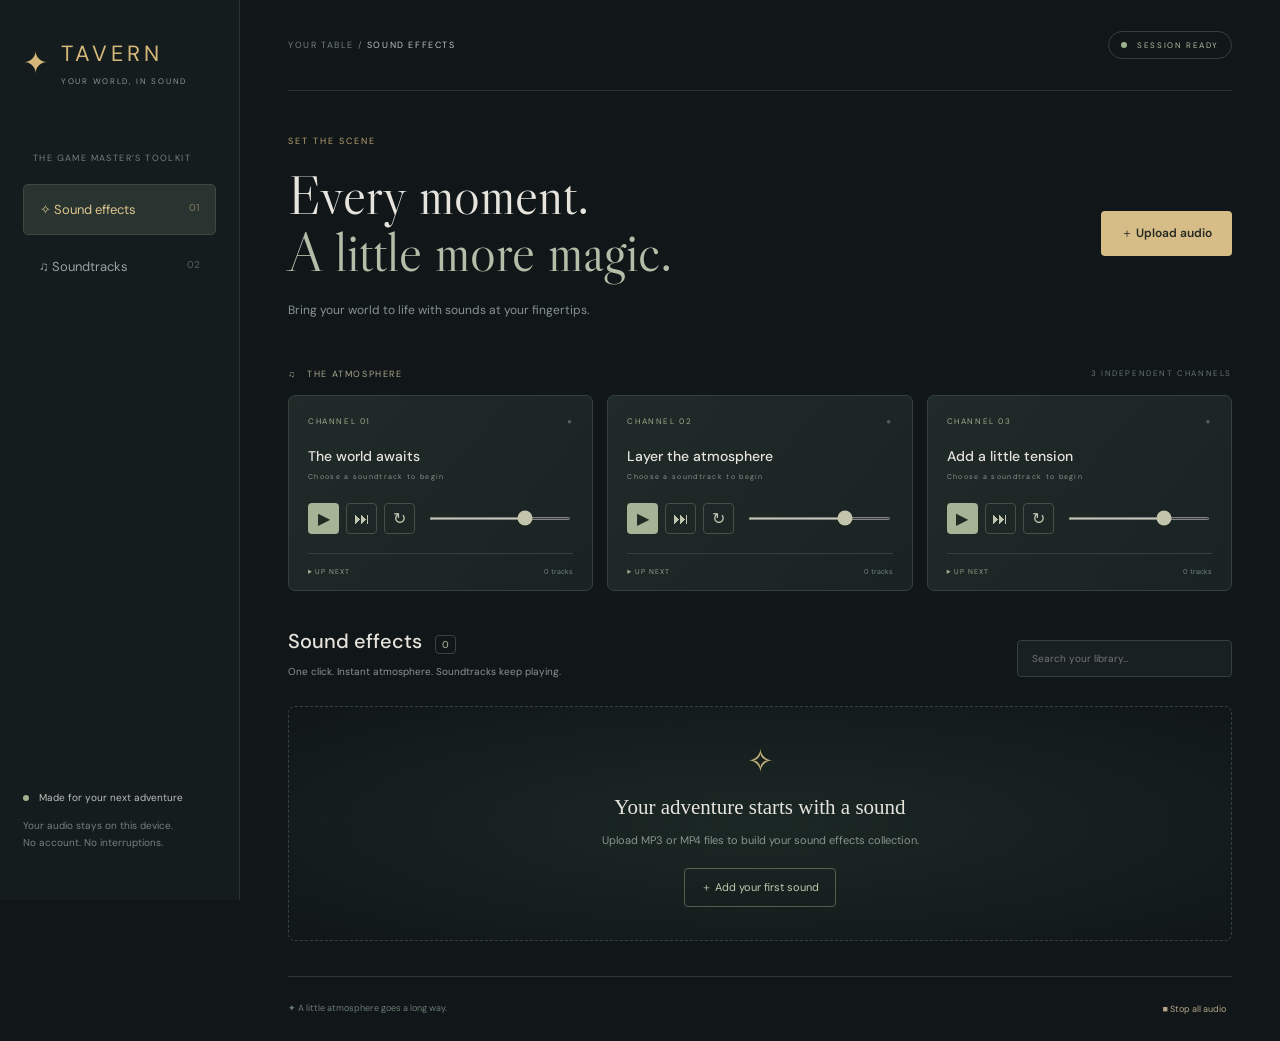
==== index.html @ 6c9721a4 "Publish Tavern soundboard static build" ====
<!doctype html><html lang="en"><head><meta charset="UTF-8"><meta name="viewport" content="width=device-width,initial-scale=1"><meta name="theme-color" content="#12171a"><title>Tavern • Tabletop Soundboard</title>  <script type="module" crossorigin src="/assets/index-DpL8rOQq.js"></script>
  <link rel="stylesheet" crossorigin href="/assets/index-u5GcozB1.css">
</head><body><div id="app"></div></body></html>
---- assets/index-u5GcozB1.css ----
@import"https://fonts.googleapis.com/css2?family=DM+Sans:wght@400;500;600;700&family=Libre+Caslon+Display&display=swap";:root{font-family:DM Sans,sans-serif;color:#e6e4dd;background:#111719;font-synthesis:none}*{box-sizing:border-box}body{margin:0}button,input,select{font:inherit}button{cursor:pointer}button:focus-visible,input:focus-visible,select:focus-visible{outline:2px solid #d4b779;outline-offset:4px}button{color:inherit;background:none;border:0}aside{width:240px;position:fixed;inset:0 auto 0 0;background:#151c1e;border-right:1px solid #2a3233;padding:39px 23px;display:flex;flex-direction:column}.brand{display:flex;gap:13px;align-items:center;color:#d5b77a;text-decoration:none;font-size:30px}.brand span{letter-spacing:4px;font-size:22px}.brand small{display:block;font-size:8px;letter-spacing:1.7px;color:#8c9693;margin-top:8px}.campaign{font-size:9px;letter-spacing:1.4px;color:#74817d;margin:66px 10px 20px}nav button{width:100%;padding:16px;text-align:left;border-radius:5px;color:#98a39f;font-size:13px;margin-bottom:7px}nav button span{float:right;font-size:10px;opacity:.5}.selected{background:#293330;color:#dec68f;border:1px solid #3e4940}.side-note{margin-top:auto;font-size:10px;color:#bbc2b9;line-height:1.9}.side-note p{color:#74827e;font-size:10px}.live-dot{display:inline-block;width:6px;height:6px;background:#9eb28f;border-radius:50%;margin-right:7px}main{margin-left:240px;padding:0 48px;max-width:1600px}header{display:flex;justify-content:space-between;align-items:center;height:91px;border-bottom:1px solid #293234;font-size:9px;letter-spacing:1.6px;color:#73807c}.breadcrumb span{color:#bec5bc}.session{border:1px solid #34403a;border-radius:20px;padding:8px 12px;color:#aebca2;font-size:8px}.heading{display:flex;justify-content:space-between;align-items:center;padding:44px 0 35px;gap:20px}.eyebrow{color:#b8a173;letter-spacing:2px;font-size:9px}h1{font-family:Libre Caslon Display,Georgia,serif;font-size:54px;font-weight:400;line-height:1.05;margin:20px 0}h1 em{color:#b4bda8;font-weight:400}p{color:#87958e;font-size:12px;line-height:1.7}.primary{background:#d6bc86;color:#252a22;border-radius:4px;padding:14px 20px;font-size:12px;font-weight:600;white-space:nowrap}.primary:hover{background:#e7d1a4}.section-label{display:flex;justify-content:space-between;font-size:9px;letter-spacing:1.6px;color:#aaa88e;margin-bottom:15px}.section-label span+span{color:#63746e;font-size:8px}#channels{display:grid;grid-template-columns:repeat(3,minmax(0,1fr));gap:14px}.channel{background:linear-gradient(130deg,#202a28,#1a2323);border:1px solid #35413b;border-radius:7px;padding:20px 19px 14px;min-width:0}.channel-top{display:flex;justify-content:space-between;color:#9da98e;font-size:8px;letter-spacing:1.6px}.channel-top span+span{color:#52605a}.channel-top .playing{color:#c9c88b!important}h3{font-size:14px;font-weight:500;margin:21px 0 6px;overflow:hidden;text-overflow:ellipsis;white-space:nowrap}.channel p{font-size:7px;letter-spacing:1.3px;margin:0 0 20px}.transport{display:flex;gap:7px;align-items:center}.transport button{height:31px;width:31px;border:1px solid #465048;border-radius:4px;color:#bec4ae;flex-shrink:0}.transport button:first-child{background:#a6b397;color:#202b23;border:0}.transport button.enabled{background:#736745;color:#fff}.transport input{width:100%;min-width:20px;accent-color:#c2c5ab;height:3px;margin-left:7px}.queue{border-top:1px solid #35413b;margin-top:19px;padding-top:13px}summary{font-size:7px;letter-spacing:1px;cursor:pointer;color:#95a58f}summary span{float:right;letter-spacing:0;color:#75867c}.queue small{font-size:9px;color:#7c8d82;display:block;padding:12px 0 0}.queue-item{display:flex;align-items:center;font-size:10px;padding:8px 0;color:#b1bda7;gap:6px}.queue-item span{overflow:hidden;text-overflow:ellipsis;white-space:nowrap;flex:1}.library{margin-top:37px}.library-top{display:flex;justify-content:space-between;align-items:center;gap:15px}h2{font-size:20px;font-weight:500;margin:0}h2 span{font-size:10px;border:1px solid #3a443d;border-radius:4px;padding:2px 6px;margin-left:8px;color:#98a68d}.library-top p{font-size:10px;margin:9px 0}.library-top input{background:#182022;border:1px solid #35413d;border-radius:4px;padding:11px 14px;color:#dfe5da;width:215px;font-size:10px}#notice{font-size:12px;color:#d9be86;line-height:1.6;margin:12px 0}#notice:empty{margin:0}.empty{border:1px dashed #36423d;border-radius:7px;text-align:center;padding:33px 20px;margin-top:17px;background:radial-gradient(ellipse at center,#1c2825,transparent)}.empty>div{color:#c4b47d;font-size:32px}.empty h3{font-family:Georgia,serif;font-size:21px;margin-top:13px}.empty p{font-size:11px}.secondary{border:1px solid #52604c;color:#c3c9af;padding:11px 16px;border-radius:4px;font-size:11px;margin-top:8px}.cards{display:grid;grid-template-columns:repeat(3,minmax(0,1fr));gap:14px;margin-top:20px}.sound-card{background:#1c2525;border:1px solid #35413b;border-radius:6px;padding:18px;position:relative}.sound-icon{font-size:28px;color:#d0b87f}.file-type{position:absolute;right:17px;top:20px;font-size:8px;text-transform:uppercase;color:#8d9a8b;border:1px solid #475146;border-radius:3px;padding:4px}.sound-card h3{margin:15px 0 6px}.sound-card p{font-size:7px;letter-spacing:1.5px}.trigger{width:100%;background:#303e33;border:1px solid #4d604a;border-radius:4px;font-size:11px;padding:11px;color:#cbd5bb}.trigger:hover{background:#43563c}.card-bottom{display:flex;justify-content:space-between;margin-top:15px}.card-bottom button{font-size:9px;color:#94a28e}.assign{display:flex;flex-wrap:wrap;gap:8px}.assign select{width:100%;background:#19211e;border:1px solid #485447;color:#c3cbb8;padding:7px;border-radius:4px;font-size:10px}.assign button{border:1px solid #4c5b45;padding:7px;border-radius:4px;font-size:10px;flex:1}footer{display:flex;justify-content:space-between;padding:25px 0;border-top:1px solid #2c3731;margin-top:35px;font-size:9px;color:#697c70}footer button{font-size:9px;color:#b4a489}@media(min-width:1400px){main{padding:0 70px}.heading{padding:55px 0}h1{font-size:66px}}@media(max-width:1050px){aside{width:190px;padding:30px 15px}main{margin-left:190px;padding:0 25px}.transport{gap:4px}.channel{padding:16px 12px}h1{font-size:46px}}@media(max-width:760px){aside{position:static;width:auto;padding:18px 20px;display:block}.brand{font-size:22px}.brand small,.campaign,.side-note{display:none}nav{display:flex;gap:12px;margin-top:18px}nav button{margin:0;padding:12px}main{margin:0;padding:0 20px}header{height:60px}.heading{align-items:flex-start;flex-direction:column;padding:30px 0}h1{font-size:44px}.section-label span+span{display:none}#channels{grid-template-columns:1fr}.channel h3{margin-top:12px}.channel p{margin-bottom:12px}.transport input{max-width:none}.library-top{align-items:flex-start;flex-direction:column}.library-top input{width:100%}.cards{grid-template-columns:repeat(2,minmax(0,1fr))}footer{gap:20px;line-height:1.7}}@media(max-width:400px){.cards{grid-template-columns:1fr}}.item-volume{display:flex;align-items:center;gap:8px;margin-top:17px;color:#a2ae98;font-size:9px}.item-volume input{flex:1;width:30px;accent-color:#bac59c;height:3px}.item-volume output{width:30px;text-align:right;font-variant-numeric:tabular-nums}
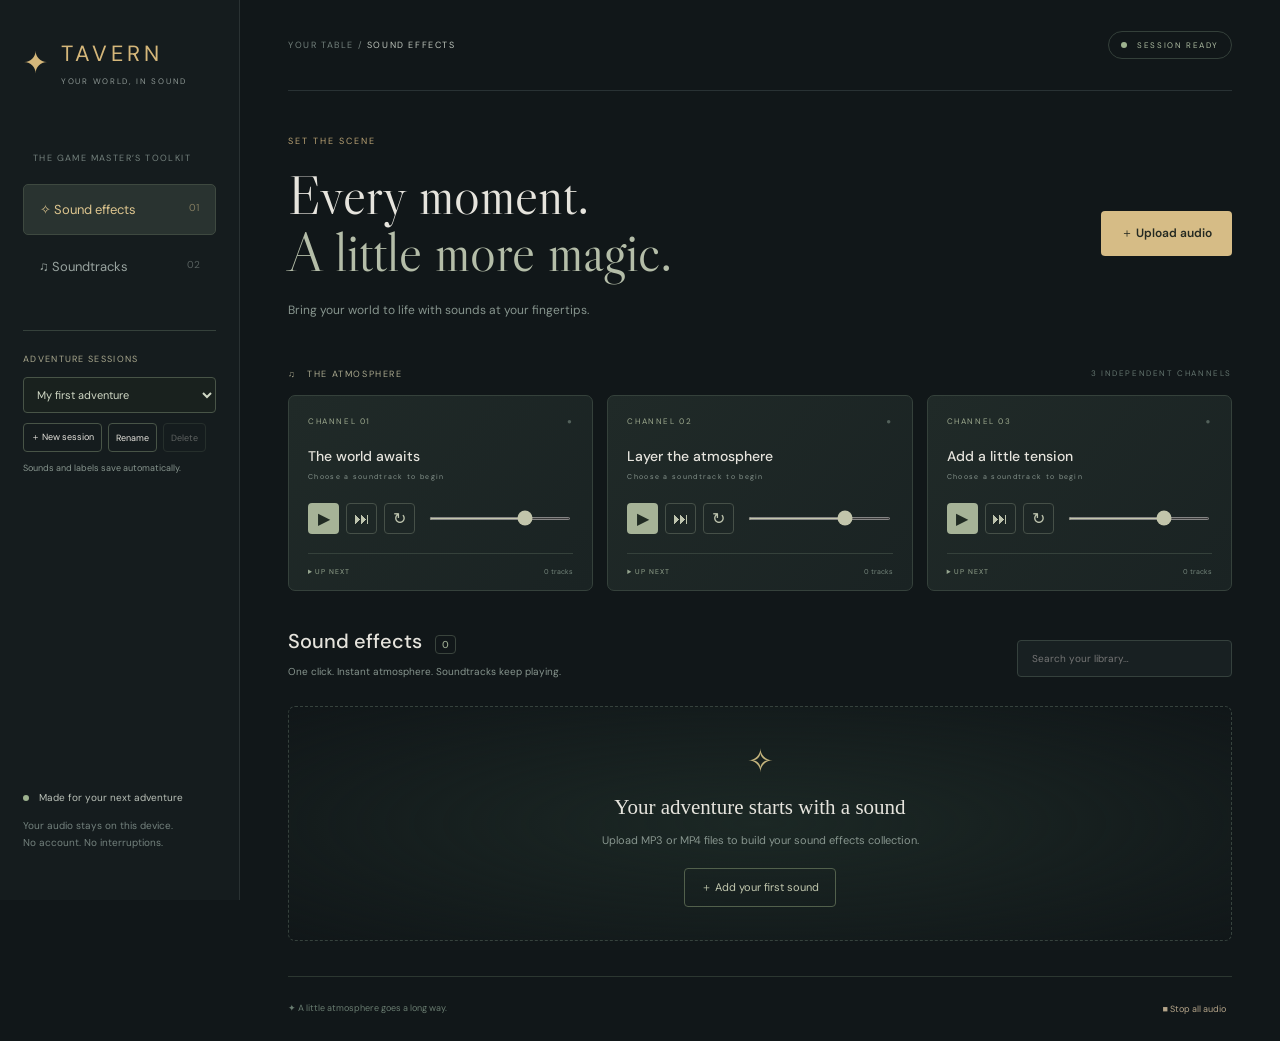
==== commit d38beed3: "Add saved adventure sessions and shared sound libraries" ====
--- a/index.html
+++ b/index.html
@@ -1,3 +1,3 @@
-<!doctype html><html lang="en"><head><meta charset="UTF-8"><meta name="viewport" content="width=device-width,initial-scale=1"><meta name="theme-color" content="#12171a"><title>Tavern • Tabletop Soundboard</title>  <script type="module" crossorigin src="/assets/index-DpL8rOQq.js"></script>
-  <link rel="stylesheet" crossorigin href="/assets/index-u5GcozB1.css">
+<!doctype html><html lang="en"><head><meta charset="UTF-8"><meta name="viewport" content="width=device-width,initial-scale=1"><meta name="theme-color" content="#12171a"><title>Tavern • Tabletop Soundboard</title>  <script type="module" crossorigin src="/assets/index-N8Fe5FGW.js"></script>
+  <link rel="stylesheet" crossorigin href="/assets/index-DCdb3MVr.css">
 </head><body><div id="app"></div></body></html>
--- a/assets/index-DCdb3MVr.css
+++ b/assets/index-DCdb3MVr.css
@@ -0,0 +1 @@
+@import"https://fonts.googleapis.com/css2?family=DM+Sans:wght@400;500;600;700&family=Libre+Caslon+Display&display=swap";:root{font-family:DM Sans,sans-serif;color:#e6e4dd;background:#111719;font-synthesis:none}*{box-sizing:border-box}body{margin:0}button,input,select{font:inherit}button{cursor:pointer}button:focus-visible,input:focus-visible,select:focus-visible{outline:2px solid #d4b779;outline-offset:4px}button{color:inherit;background:none;border:0}aside{width:240px;position:fixed;inset:0 auto 0 0;background:#151c1e;border-right:1px solid #2a3233;padding:39px 23px;display:flex;flex-direction:column}.brand{display:flex;gap:13px;align-items:center;color:#d5b77a;text-decoration:none;font-size:30px}.brand span{letter-spacing:4px;font-size:22px}.brand small{display:block;font-size:8px;letter-spacing:1.7px;color:#8c9693;margin-top:8px}.campaign{font-size:9px;letter-spacing:1.4px;color:#74817d;margin:66px 10px 20px}nav button{width:100%;padding:16px;text-align:left;border-radius:5px;color:#98a39f;font-size:13px;margin-bottom:7px}nav button span{float:right;font-size:10px;opacity:.5}.selected{background:#293330;color:#dec68f;border:1px solid #3e4940}.side-note{margin-top:auto;font-size:10px;color:#bbc2b9;line-height:1.9}.side-note p{color:#74827e;font-size:10px}.live-dot{display:inline-block;width:6px;height:6px;background:#9eb28f;border-radius:50%;margin-right:7px}main{margin-left:240px;padding:0 48px;max-width:1600px}header{display:flex;justify-content:space-between;align-items:center;height:91px;border-bottom:1px solid #293234;font-size:9px;letter-spacing:1.6px;color:#73807c}.breadcrumb span{color:#bec5bc}.session{border:1px solid #34403a;border-radius:20px;padding:8px 12px;color:#aebca2;font-size:8px}.heading{display:flex;justify-content:space-between;align-items:center;padding:44px 0 35px;gap:20px}.eyebrow{color:#b8a173;letter-spacing:2px;font-size:9px}h1{font-family:Libre Caslon Display,Georgia,serif;font-size:54px;font-weight:400;line-height:1.05;margin:20px 0}h1 em{color:#b4bda8;font-weight:400}p{color:#87958e;font-size:12px;line-height:1.7}.primary{background:#d6bc86;color:#252a22;border-radius:4px;padding:14px 20px;font-size:12px;font-weight:600;white-space:nowrap}.primary:hover{background:#e7d1a4}.section-label{display:flex;justify-content:space-between;font-size:9px;letter-spacing:1.6px;color:#aaa88e;margin-bottom:15px}.section-label span+span{color:#63746e;font-size:8px}#channels{display:grid;grid-template-columns:repeat(3,minmax(0,1fr));gap:14px}.channel{background:linear-gradient(130deg,#202a28,#1a2323);border:1px solid #35413b;border-radius:7px;padding:20px 19px 14px;min-width:0}.channel-top{display:flex;justify-content:space-between;color:#9da98e;font-size:8px;letter-spacing:1.6px}.channel-top span+span{color:#52605a}.channel-top .playing{color:#c9c88b!important}h3{font-size:14px;font-weight:500;margin:21px 0 6px;overflow:hidden;text-overflow:ellipsis;white-space:nowrap}.channel p{font-size:7px;letter-spacing:1.3px;margin:0 0 20px}.transport{display:flex;gap:7px;align-items:center}.transport button{height:31px;width:31px;border:1px solid #465048;border-radius:4px;color:#bec4ae;flex-shrink:0}.transport button:first-child{background:#a6b397;color:#202b23;border:0}.transport button.enabled{background:#736745;color:#fff}.transport input{width:100%;min-width:20px;accent-color:#c2c5ab;height:3px;margin-left:7px}.queue{border-top:1px solid #35413b;margin-top:19px;padding-top:13px}summary{font-size:7px;letter-spacing:1px;cursor:pointer;color:#95a58f}summary span{float:right;letter-spacing:0;color:#75867c}.queue small{font-size:9px;color:#7c8d82;display:block;padding:12px 0 0}.queue-item{display:flex;align-items:center;font-size:10px;padding:8px 0;color:#b1bda7;gap:6px}.queue-item span{overflow:hidden;text-overflow:ellipsis;white-space:nowrap;flex:1}.library{margin-top:37px}.library-top{display:flex;justify-content:space-between;align-items:center;gap:15px}h2{font-size:20px;font-weight:500;margin:0}h2 span{font-size:10px;border:1px solid #3a443d;border-radius:4px;padding:2px 6px;margin-left:8px;color:#98a68d}.library-top p{font-size:10px;margin:9px 0}.library-top input{background:#182022;border:1px solid #35413d;border-radius:4px;padding:11px 14px;color:#dfe5da;width:215px;font-size:10px}#notice{font-size:12px;color:#d9be86;line-height:1.6;margin:12px 0}#notice:empty{margin:0}.empty{border:1px dashed #36423d;border-radius:7px;text-align:center;padding:33px 20px;margin-top:17px;background:radial-gradient(ellipse at center,#1c2825,transparent)}.empty>div{color:#c4b47d;font-size:32px}.empty h3{font-family:Georgia,serif;font-size:21px;margin-top:13px}.empty p{font-size:11px}.secondary{border:1px solid #52604c;color:#c3c9af;padding:11px 16px;border-radius:4px;font-size:11px;margin-top:8px}.cards{display:grid;grid-template-columns:repeat(3,minmax(0,1fr));gap:14px;margin-top:20px}.sound-card{background:#1c2525;border:1px solid #35413b;border-radius:6px;padding:18px;position:relative}.sound-icon{font-size:28px;color:#d0b87f}.file-type{position:absolute;right:17px;top:20px;font-size:8px;text-transform:uppercase;color:#8d9a8b;border:1px solid #475146;border-radius:3px;padding:4px}.sound-card h3{margin:15px 0 6px}.sound-card p{font-size:7px;letter-spacing:1.5px}.trigger{width:100%;background:#303e33;border:1px solid #4d604a;border-radius:4px;font-size:11px;padding:11px;color:#cbd5bb}.trigger:hover{background:#43563c}.card-bottom{display:flex;justify-content:space-between;margin-top:15px}.card-bottom button{font-size:9px;color:#94a28e}.assign{display:flex;flex-wrap:wrap;gap:8px}.assign select{width:100%;background:#19211e;border:1px solid #485447;color:#c3cbb8;padding:7px;border-radius:4px;font-size:10px}.assign button{border:1px solid #4c5b45;padding:7px;border-radius:4px;font-size:10px;flex:1}footer{display:flex;justify-content:space-between;padding:25px 0;border-top:1px solid #2c3731;margin-top:35px;font-size:9px;color:#697c70}footer button{font-size:9px;color:#b4a489}@media(min-width:1400px){main{padding:0 70px}.heading{padding:55px 0}h1{font-size:66px}}@media(max-width:1050px){aside{width:190px;padding:30px 15px}main{margin-left:190px;padding:0 25px}.transport{gap:4px}.channel{padding:16px 12px}h1{font-size:46px}}@media(max-width:760px){aside{position:static;width:auto;padding:18px 20px;display:block}.brand{font-size:22px}.brand small,.campaign,.side-note{display:none}nav{display:flex;gap:12px;margin-top:18px}nav button{margin:0;padding:12px}main{margin:0;padding:0 20px}header{height:60px}.heading{align-items:flex-start;flex-direction:column;padding:30px 0}h1{font-size:44px}.section-label span+span{display:none}#channels{grid-template-columns:1fr}.channel h3{margin-top:12px}.channel p{margin-bottom:12px}.transport input{max-width:none}.library-top{align-items:flex-start;flex-direction:column}.library-top input{width:100%}.cards{grid-template-columns:repeat(2,minmax(0,1fr))}footer{gap:20px;line-height:1.7}}@media(max-width:400px){.cards{grid-template-columns:1fr}}.item-volume{display:flex;align-items:center;gap:8px;margin-top:17px;color:#a2ae98;font-size:9px}.item-volume input{flex:1;width:30px;accent-color:#bac59c;height:3px}.item-volume output{width:30px;text-align:right;font-variant-numeric:tabular-nums}.session-manager{margin-top:32px;border-top:1px solid #35413b;padding-top:22px}.session-manager>label{display:block;color:#aaa88e;font-size:9px;letter-spacing:1.3px;margin-bottom:12px}.session-manager select,.session-copy select{width:100%;background:#19211e;border:1px solid #485447;color:#d0d8c5;border-radius:4px;padding:9px;font-size:11px}.session-manager>div{display:flex;flex-wrap:wrap;gap:6px;margin-top:10px}.session-manager button{border:1px solid #485447;padding:7px;font-size:9px;border-radius:4px}.session-manager button:disabled{opacity:.35;cursor:default}.session-manager p{font-size:9px}.session-copy{display:block;margin-top:15px;font-size:9px;color:#a2ae98}.session-copy select{margin-top:7px;font-size:10px}.card-bottom{gap:8px;flex-wrap:wrap}@media(max-width:760px){.session-manager{margin-top:18px;padding-top:16px}.session-manager>div{display:inline-flex}.session-manager p{display:none}}
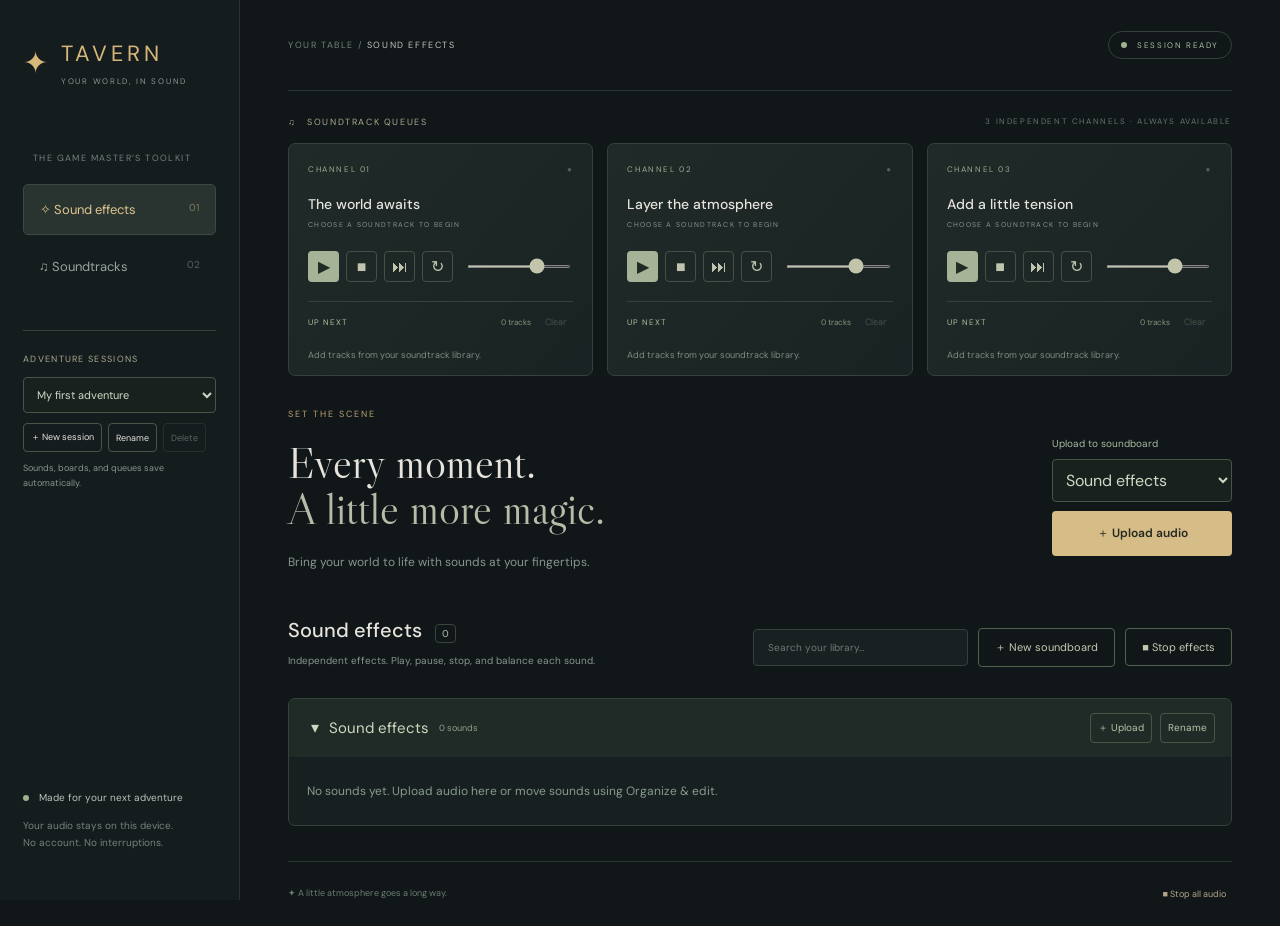
==== commit c6e3451f: "Add independent stop controls, saved top queues and collapsible soundboards" ====
--- a/index.html
+++ b/index.html
@@ -1,3 +1,3 @@
-<!doctype html><html lang="en"><head><meta charset="UTF-8"><meta name="viewport" content="width=device-width,initial-scale=1"><meta name="theme-color" content="#12171a"><title>Tavern • Tabletop Soundboard</title>  <script type="module" crossorigin src="/assets/index-N8Fe5FGW.js"></script>
-  <link rel="stylesheet" crossorigin href="/assets/index-DCdb3MVr.css">
+<!doctype html><html lang="en"><head><meta charset="UTF-8"><meta name="viewport" content="width=device-width,initial-scale=1"><meta name="theme-color" content="#12171a"><title>Tavern • Tabletop Soundboard</title>  <script type="module" crossorigin src="/assets/index-A9CoWe6n.js"></script>
+  <link rel="stylesheet" crossorigin href="/assets/index-BTJ7rv2g.css">
 </head><body><div id="app"></div></body></html>
--- a/assets/index-BTJ7rv2g.css
+++ b/assets/index-BTJ7rv2g.css
@@ -0,0 +1 @@
+@import"https://fonts.googleapis.com/css2?family=DM+Sans:wght@400;500;600;700&family=Libre+Caslon+Display&display=swap";:root{font-family:DM Sans,sans-serif;color:#e6e4dd;background:#111719;font-synthesis:none}*{box-sizing:border-box}body{margin:0}button,input,select{font:inherit}button{cursor:pointer}button:focus-visible,input:focus-visible,select:focus-visible{outline:2px solid #d4b779;outline-offset:4px}button{color:inherit;background:none;border:0}aside{width:240px;position:fixed;inset:0 auto 0 0;background:#151c1e;border-right:1px solid #2a3233;padding:39px 23px;display:flex;flex-direction:column}.brand{display:flex;gap:13px;align-items:center;color:#d5b77a;text-decoration:none;font-size:30px}.brand span{letter-spacing:4px;font-size:22px}.brand small{display:block;font-size:8px;letter-spacing:1.7px;color:#8c9693;margin-top:8px}.campaign{font-size:9px;letter-spacing:1.4px;color:#74817d;margin:66px 10px 20px}nav button{width:100%;padding:16px;text-align:left;border-radius:5px;color:#98a39f;font-size:13px;margin-bottom:7px}nav button span{float:right;font-size:10px;opacity:.5}.selected{background:#293330;color:#dec68f;border:1px solid #3e4940}.side-note{margin-top:auto;font-size:10px;color:#bbc2b9;line-height:1.9}.side-note p{color:#74827e;font-size:10px}.live-dot{display:inline-block;width:6px;height:6px;background:#9eb28f;border-radius:50%;margin-right:7px}main{margin-left:240px;padding:0 48px;max-width:1600px}header{display:flex;justify-content:space-between;align-items:center;height:91px;border-bottom:1px solid #293234;font-size:9px;letter-spacing:1.6px;color:#73807c}.breadcrumb span{color:#bec5bc}.session{border:1px solid #34403a;border-radius:20px;padding:8px 12px;color:#aebca2;font-size:8px}.heading{display:flex;justify-content:space-between;align-items:center;padding:44px 0 35px;gap:20px}.eyebrow{color:#b8a173;letter-spacing:2px;font-size:9px}h1{font-family:Libre Caslon Display,Georgia,serif;font-size:54px;font-weight:400;line-height:1.05;margin:20px 0}h1 em{color:#b4bda8;font-weight:400}p{color:#87958e;font-size:12px;line-height:1.7}.primary{background:#d6bc86;color:#252a22;border-radius:4px;padding:14px 20px;font-size:12px;font-weight:600;white-space:nowrap}.primary:hover{background:#e7d1a4}.section-label{display:flex;justify-content:space-between;font-size:9px;letter-spacing:1.6px;color:#aaa88e;margin-bottom:15px}.section-label span+span{color:#63746e;font-size:8px}#channels{display:grid;grid-template-columns:repeat(3,minmax(0,1fr));gap:14px}.channel{background:linear-gradient(130deg,#202a28,#1a2323);border:1px solid #35413b;border-radius:7px;padding:20px 19px 14px;min-width:0}.channel-top{display:flex;justify-content:space-between;color:#9da98e;font-size:8px;letter-spacing:1.6px}.channel-top span+span{color:#52605a}.channel-top .playing{color:#c9c88b!important}h3{font-size:14px;font-weight:500;margin:21px 0 6px;overflow:hidden;text-overflow:ellipsis;white-space:nowrap}.channel p{font-size:7px;letter-spacing:1.3px;margin:0 0 20px}.transport{display:flex;gap:7px;align-items:center}.transport button{height:31px;width:31px;border:1px solid #465048;border-radius:4px;color:#bec4ae;flex-shrink:0}.transport button:first-child{background:#a6b397;color:#202b23;border:0}.transport button.enabled{background:#736745;color:#fff}.transport input{width:100%;min-width:20px;accent-color:#c2c5ab;height:3px;margin-left:7px}.queue{border-top:1px solid #35413b;margin-top:19px;padding-top:13px}summary{font-size:7px;letter-spacing:1px;cursor:pointer;color:#95a58f}summary span{float:right;letter-spacing:0;color:#75867c}.queue small{font-size:9px;color:#7c8d82;display:block;padding:12px 0 0}.queue-item{display:flex;align-items:center;font-size:10px;padding:8px 0;color:#b1bda7;gap:6px}.queue-item span{overflow:hidden;text-overflow:ellipsis;white-space:nowrap;flex:1}.library{margin-top:37px}.library-top{display:flex;justify-content:space-between;align-items:center;gap:15px}h2{font-size:20px;font-weight:500;margin:0}h2 span{font-size:10px;border:1px solid #3a443d;border-radius:4px;padding:2px 6px;margin-left:8px;color:#98a68d}.library-top p{font-size:10px;margin:9px 0}.library-top input{background:#182022;border:1px solid #35413d;border-radius:4px;padding:11px 14px;color:#dfe5da;width:215px;font-size:10px}#notice{font-size:12px;color:#d9be86;line-height:1.6;margin:12px 0}#notice:empty{margin:0}.empty{border:1px dashed #36423d;border-radius:7px;text-align:center;padding:33px 20px;margin-top:17px;background:radial-gradient(ellipse at center,#1c2825,transparent)}.empty>div{color:#c4b47d;font-size:32px}.empty h3{font-family:Georgia,serif;font-size:21px;margin-top:13px}.empty p{font-size:11px}.secondary{border:1px solid #52604c;color:#c3c9af;padding:11px 16px;border-radius:4px;font-size:11px;margin-top:8px}.cards{display:grid;grid-template-columns:repeat(3,minmax(0,1fr));gap:14px;margin-top:20px}.sound-card{background:#1c2525;border:1px solid #35413b;border-radius:6px;padding:18px;position:relative}.sound-icon{font-size:28px;color:#d0b87f}.file-type{position:absolute;right:17px;top:20px;font-size:8px;text-transform:uppercase;color:#8d9a8b;border:1px solid #475146;border-radius:3px;padding:4px}.sound-card h3{margin:15px 0 6px}.sound-card p{font-size:7px;letter-spacing:1.5px}.trigger{width:100%;background:#303e33;border:1px solid #4d604a;border-radius:4px;font-size:11px;padding:11px;color:#cbd5bb}.trigger:hover{background:#43563c}.card-bottom{display:flex;justify-content:space-between;margin-top:15px}.card-bottom button{font-size:9px;color:#94a28e}.assign{display:flex;flex-wrap:wrap;gap:8px}.assign select{width:100%;background:#19211e;border:1px solid #485447;color:#c3cbb8;padding:7px;border-radius:4px;font-size:10px}.assign button{border:1px solid #4c5b45;padding:7px;border-radius:4px;font-size:10px;flex:1}footer{display:flex;justify-content:space-between;padding:25px 0;border-top:1px solid #2c3731;margin-top:35px;font-size:9px;color:#697c70}footer button{font-size:9px;color:#b4a489}@media(min-width:1400px){main{padding:0 70px}.heading{padding:55px 0}h1{font-size:66px}}@media(max-width:1050px){aside{width:190px;padding:30px 15px}main{margin-left:190px;padding:0 25px}.transport{gap:4px}.channel{padding:16px 12px}h1{font-size:46px}}@media(max-width:760px){aside{position:static;width:auto;padding:18px 20px;display:block}.brand{font-size:22px}.brand small,.campaign,.side-note{display:none}nav{display:flex;gap:12px;margin-top:18px}nav button{margin:0;padding:12px}main{margin:0;padding:0 20px}header{height:60px}.heading{align-items:flex-start;flex-direction:column;padding:30px 0}h1{font-size:44px}.section-label span+span{display:none}#channels{grid-template-columns:1fr}.channel h3{margin-top:12px}.channel p{margin-bottom:12px}.transport input{max-width:none}.library-top{align-items:flex-start;flex-direction:column}.library-top input{width:100%}.cards{grid-template-columns:repeat(2,minmax(0,1fr))}footer{gap:20px;line-height:1.7}}@media(max-width:400px){.cards{grid-template-columns:1fr}}.item-volume{display:flex;align-items:center;gap:8px;margin-top:17px;color:#a2ae98;font-size:9px}.item-volume input{flex:1;width:30px;accent-color:#bac59c;height:3px}.item-volume output{width:30px;text-align:right;font-variant-numeric:tabular-nums}.session-manager{margin-top:32px;border-top:1px solid #35413b;padding-top:22px}.session-manager>label{display:block;color:#aaa88e;font-size:9px;letter-spacing:1.3px;margin-bottom:12px}.session-manager select,.session-copy select{width:100%;background:#19211e;border:1px solid #485447;color:#d0d8c5;border-radius:4px;padding:9px;font-size:11px}.session-manager>div{display:flex;flex-wrap:wrap;gap:6px;margin-top:10px}.session-manager button{border:1px solid #485447;padding:7px;font-size:9px;border-radius:4px}.session-manager button:disabled{opacity:.35;cursor:default}.session-manager p{font-size:9px}.session-copy{display:block;margin-top:15px;font-size:9px;color:#a2ae98}.session-copy select{margin-top:7px;font-size:10px}.card-bottom{gap:8px;flex-wrap:wrap}@media(max-width:760px){.session-manager{margin-top:18px;padding-top:16px}.session-manager>div{display:inline-flex}.session-manager p{display:none}}.top-mixer{margin-top:25px}.library{margin-top:8px}.heading{padding:32px 0 24px}h1{font-size:44px}.upload-tools{display:flex;flex-direction:column;gap:9px;min-width:180px}.upload-tools>label{font-size:10px;color:#aab59f}.upload-tools select{background:#19211e;color:#d0d8c5;border:1px solid #485447;border-radius:4px;padding:9px;max-width:230px}.library-actions{display:flex;align-items:center;gap:10px;flex-wrap:wrap}.library-actions .secondary{margin:0;white-space:nowrap}.soundboard{border:1px solid #35413b;border-radius:7px;margin-top:20px;overflow:hidden;background:#171f20}.board-header{display:flex;justify-content:space-between;align-items:center;gap:12px;padding:14px 16px;background:#202b27}.board-toggle{display:flex;gap:10px;align-items:center;text-align:left;min-width:0;flex:1;color:#d0d7bf}.board-toggle span{font-size:15px;overflow-wrap:anywhere}.board-toggle small{font-size:9px;color:#8f9f89;white-space:nowrap}.board-actions{display:flex;gap:8px;flex-wrap:wrap}.board-actions button{font-size:10px;color:#b7c4a7;border:1px solid #485745;border-radius:4px;padding:7px}.board-empty{padding:26px 18px;color:#889a8c;font-size:12px}.soundboard .cards{padding:15px;margin:0}.fx-list{display:flex;flex-direction:column}.fx-row{border:0;border-bottom:1px solid #35413b;border-radius:0;background:#192323;padding:16px 20px;display:grid;grid-template-columns:minmax(130px,1fr) minmax(280px,2fr) minmax(140px,1fr);gap:12px 20px;align-items:center}.fx-row:last-child{border-bottom:0}.fx-row.is-playing{background:#26362b}.sound-title{display:flex;gap:10px;align-items:center;min-width:0}.sound-title h3{margin:0;flex:1;min-width:0}.sound-title .sound-icon{font-size:24px}.sound-title .file-type{position:static;flex-shrink:0}.fx-controls{display:flex;align-items:center;gap:7px;min-width:0;flex-wrap:wrap}.fx-controls button{font-size:10px;border:1px solid #4d604a;border-radius:4px;padding:8px;white-space:nowrap}.fx-controls .trigger{width:auto;min-width:64px}.fx-controls [aria-pressed=true],.fx-controls .enabled{background:#52643f;color:#fff}.fx-seek{width:80px;min-width:35px;flex:1;accent-color:#bfc99f;height:4px}.fx-time{font-size:9px;color:#93a58c;font-variant-numeric:tabular-nums;white-space:nowrap}.fx-row .item-volume{margin:0}.sound-settings{margin-top:16px;border-top:1px solid #35413b;padding-top:10px}.sound-settings summary{font-size:9px}.fx-row .sound-settings{grid-column:1/-1;margin:0;padding-top:9px}.sound-settings-content{display:flex;gap:16px;flex-wrap:wrap;align-items:flex-end}.sound-settings-content>.session-copy{flex:1;min-width:145px}.sound-settings-content .card-bottom{width:100%;padding-bottom:5px}.queue-heading{display:flex;gap:8px;align-items:center;font-size:8px;color:#b0bfa0;letter-spacing:1px}.queue-heading span{margin-left:auto;font-size:8px;color:#82947b;letter-spacing:0}.queue-heading button{font-size:9px;letter-spacing:0;color:#afbc9d}.queue-list{padding:0;margin:8px 0 0;list-style:none;max-height:180px;overflow:auto}.queue-item{display:flex;padding:5px 0;gap:5px;border-bottom:1px solid #33402f}.queue-jump{flex:1;min-width:0;overflow:hidden;text-overflow:ellipsis;white-space:nowrap;text-align:left;padding:5px 0;font-size:10px;color:#c5d0b5}.queue-jump:hover{color:#e8cf93}.queue-actions{display:flex;gap:2px}.queue-actions button{padding:5px;font-size:11px}.queue button:disabled{opacity:.3;cursor:default}.queue>small{display:block;font-size:9px;color:#7c8d82;padding-top:12px}.transport{flex-wrap:wrap}.transport input{flex:1;min-width:40px}.channel .assign{margin-top:12px}#notice:not(:empty){padding:12px 15px;background:#302e21;border:1px solid #655b35;border-radius:4px}button:hover{filter:brightness(1.12)}[hidden]{display:none!important}@media(min-width:1400px){.heading{padding:32px 0 24px}h1{font-size:48px}}@media(max-width:1200px){.fx-row{grid-template-columns:minmax(120px,1fr) minmax(260px,2fr)}.fx-row .item-volume{grid-column:1/-1;max-width:320px}.library-top{align-items:flex-start;flex-direction:column}}@media(max-width:760px){.top-mixer{margin-top:20px}.heading{flex-direction:row;align-items:center}.heading h1{font-size:34px}.upload-tools{min-width:130px;max-width:45%}.upload-tools select{width:100%}.board-header{align-items:flex-start;flex-direction:column}.board-toggle{width:100%}.fx-row{display:flex;flex-direction:column;align-items:stretch;padding:16px}.fx-controls{width:100%}.fx-row .item-volume{max-width:none}.sound-settings-content{display:block}.library-actions,.library-actions input{width:100%}.library-actions .secondary{flex:1}.queue-list{max-height:140px}}@media(max-width:420px){.heading{flex-direction:column;align-items:stretch}.upload-tools,.upload-tools select{max-width:none}.fx-time{width:100%;text-align:right}.board-toggle{flex-wrap:wrap}}
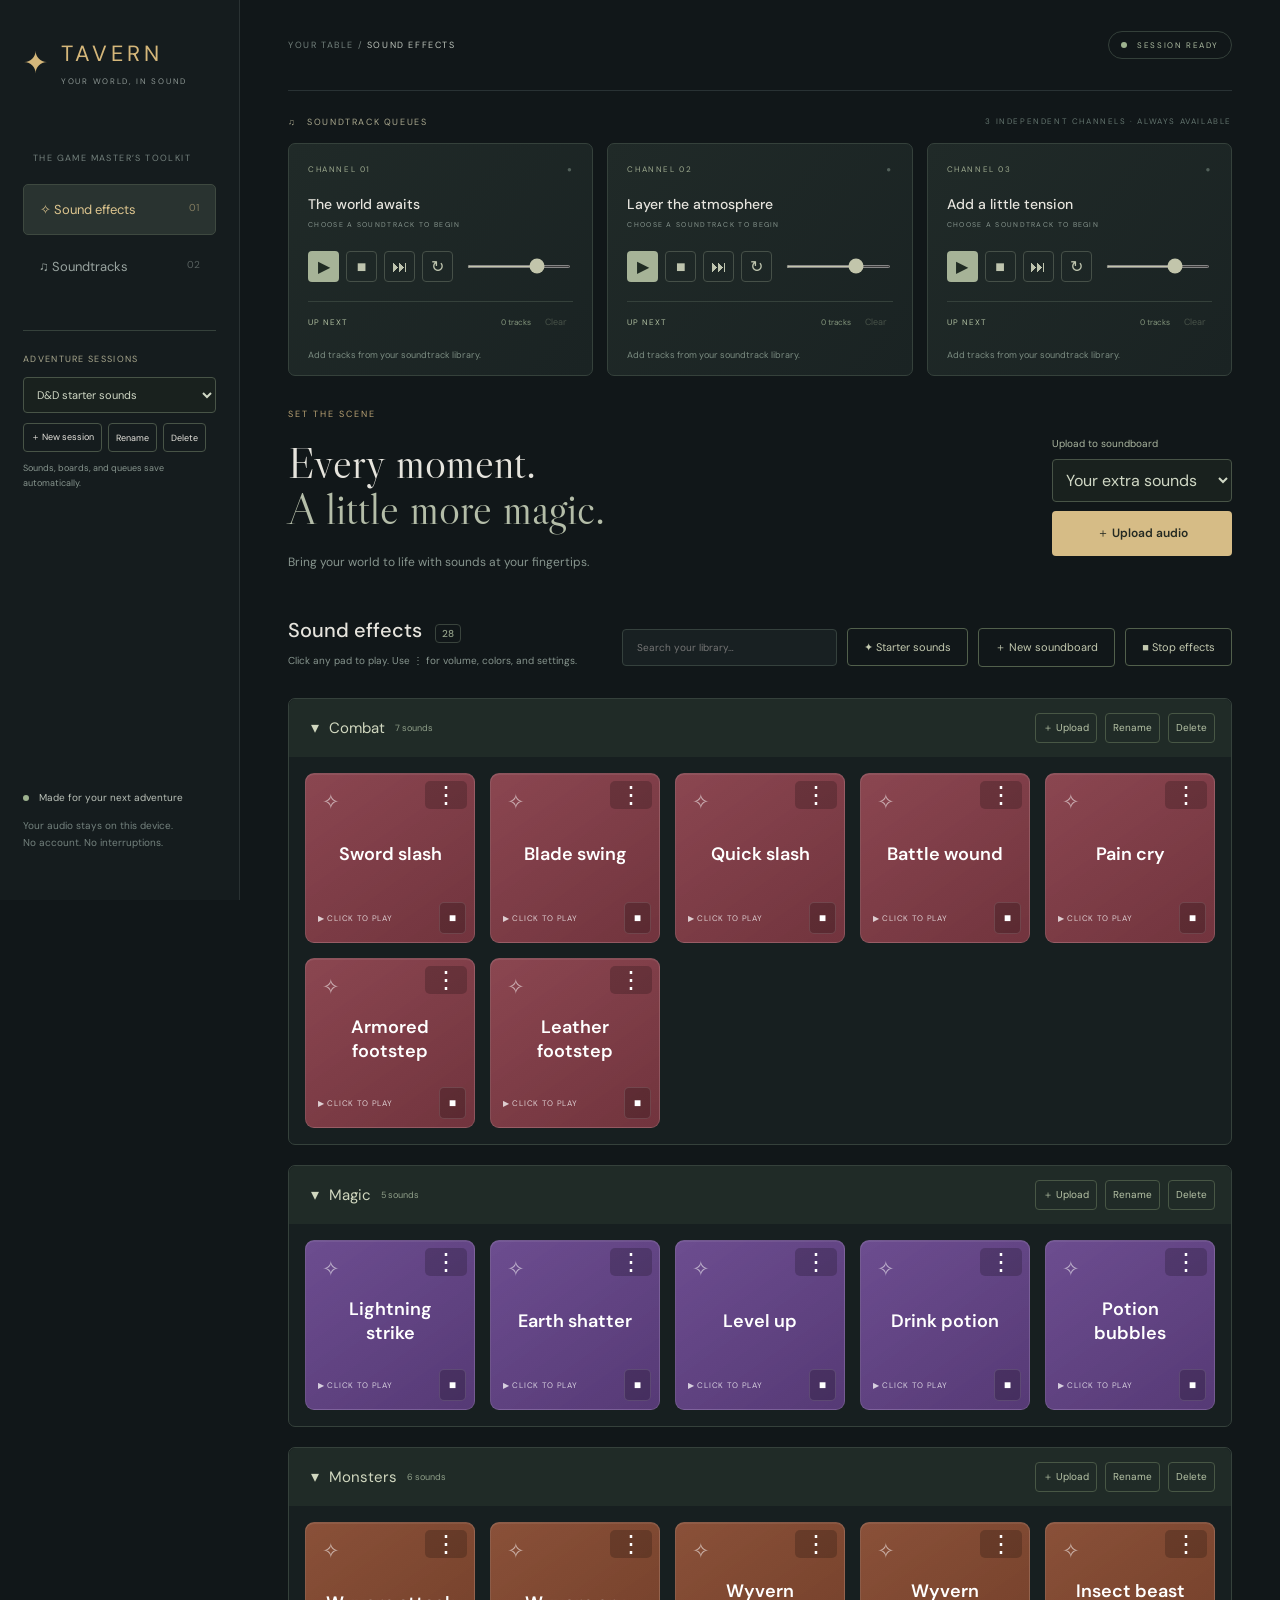
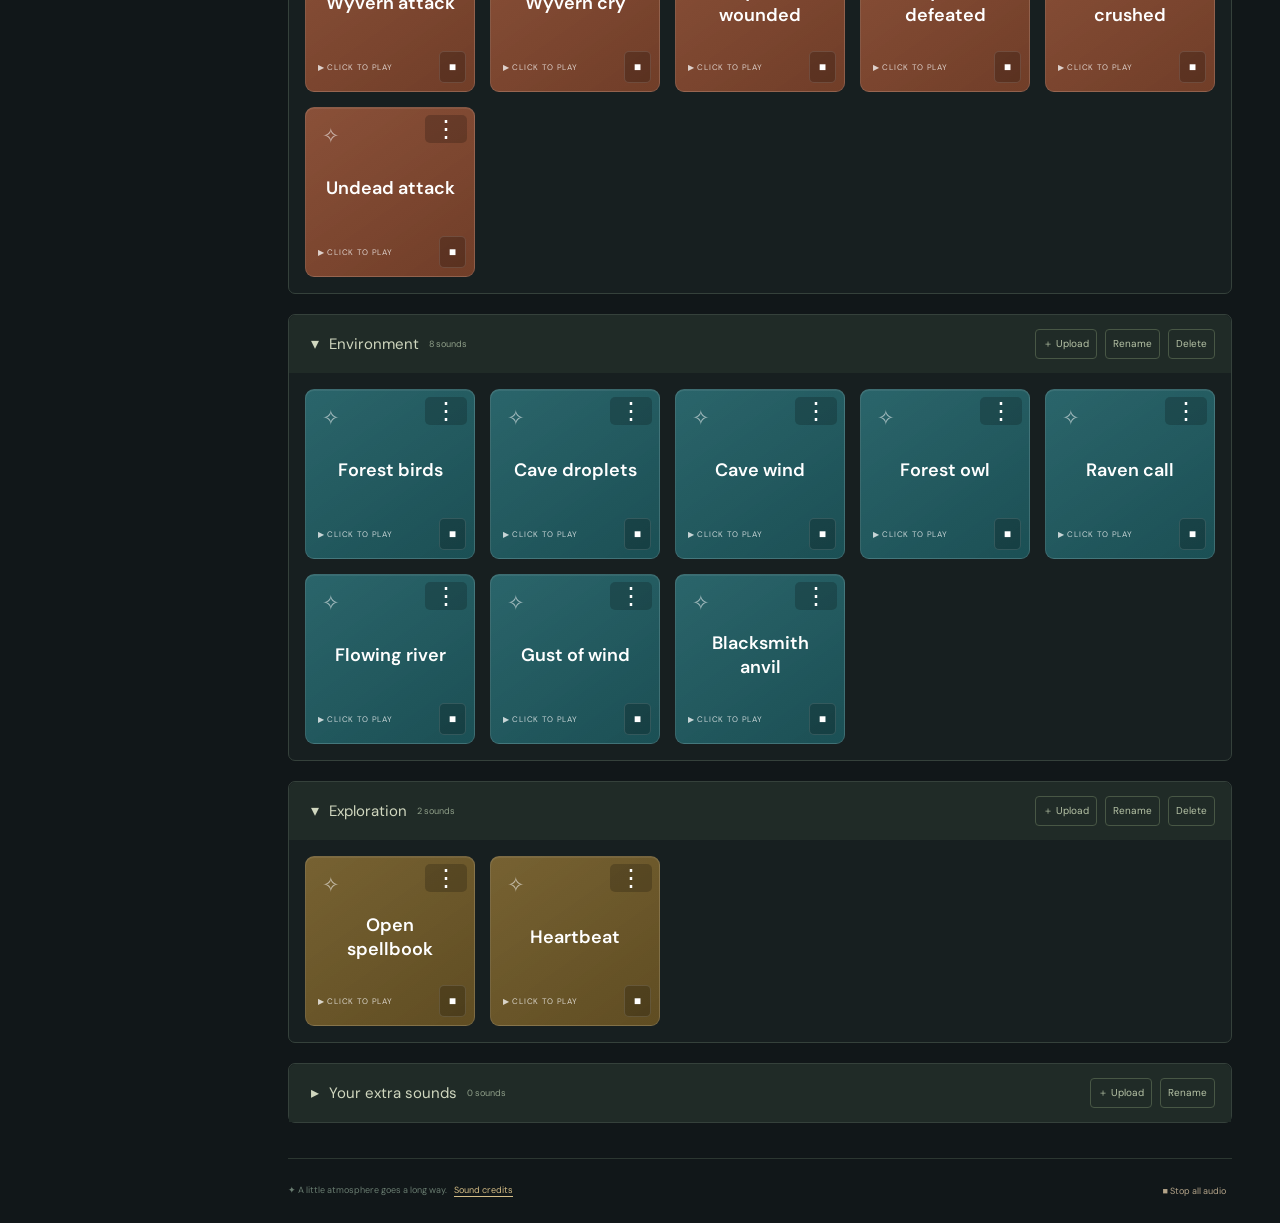
==== commit a0146ec4: "Add square effect pads, ten saved colors and 28 credited starter sounds" ====
--- a/index.html
+++ b/index.html
@@ -1,3 +1,3 @@
-<!doctype html><html lang="en"><head><meta charset="UTF-8"><meta name="viewport" content="width=device-width,initial-scale=1"><meta name="theme-color" content="#12171a"><title>Tavern • Tabletop Soundboard</title>  <script type="module" crossorigin src="/assets/index-A9CoWe6n.js"></script>
-  <link rel="stylesheet" crossorigin href="/assets/index-BTJ7rv2g.css">
+<!doctype html><html lang="en"><head><meta charset="UTF-8"><meta name="viewport" content="width=device-width,initial-scale=1"><meta name="theme-color" content="#12171a"><title>Tavern • Tabletop Soundboard</title>  <script type="module" crossorigin src="/assets/index-C-rgR2Rf.js"></script>
+  <link rel="stylesheet" crossorigin href="/assets/index-IftdcKJK.css">
 </head><body><div id="app"></div></body></html>
--- a/assets/index-IftdcKJK.css
+++ b/assets/index-IftdcKJK.css
@@ -0,0 +1 @@
+@import"https://fonts.googleapis.com/css2?family=DM+Sans:wght@400;500;600;700&family=Libre+Caslon+Display&display=swap";:root{font-family:DM Sans,sans-serif;color:#e6e4dd;background:#111719;font-synthesis:none}*{box-sizing:border-box}body{margin:0}button,input,select{font:inherit}button{cursor:pointer}button:focus-visible,input:focus-visible,select:focus-visible{outline:2px solid #d4b779;outline-offset:4px}button{color:inherit;background:none;border:0}aside{width:240px;position:fixed;inset:0 auto 0 0;background:#151c1e;border-right:1px solid #2a3233;padding:39px 23px;display:flex;flex-direction:column}.brand{display:flex;gap:13px;align-items:center;color:#d5b77a;text-decoration:none;font-size:30px}.brand span{letter-spacing:4px;font-size:22px}.brand small{display:block;font-size:8px;letter-spacing:1.7px;color:#8c9693;margin-top:8px}.campaign{font-size:9px;letter-spacing:1.4px;color:#74817d;margin:66px 10px 20px}nav button{width:100%;padding:16px;text-align:left;border-radius:5px;color:#98a39f;font-size:13px;margin-bottom:7px}nav button span{float:right;font-size:10px;opacity:.5}.selected{background:#293330;color:#dec68f;border:1px solid #3e4940}.side-note{margin-top:auto;font-size:10px;color:#bbc2b9;line-height:1.9}.side-note p{color:#74827e;font-size:10px}.live-dot{display:inline-block;width:6px;height:6px;background:#9eb28f;border-radius:50%;margin-right:7px}main{margin-left:240px;padding:0 48px;max-width:1600px}header{display:flex;justify-content:space-between;align-items:center;height:91px;border-bottom:1px solid #293234;font-size:9px;letter-spacing:1.6px;color:#73807c}.breadcrumb span{color:#bec5bc}.session{border:1px solid #34403a;border-radius:20px;padding:8px 12px;color:#aebca2;font-size:8px}.heading{display:flex;justify-content:space-between;align-items:center;padding:44px 0 35px;gap:20px}.eyebrow{color:#b8a173;letter-spacing:2px;font-size:9px}h1{font-family:Libre Caslon Display,Georgia,serif;font-size:54px;font-weight:400;line-height:1.05;margin:20px 0}h1 em{color:#b4bda8;font-weight:400}p{color:#87958e;font-size:12px;line-height:1.7}.primary{background:#d6bc86;color:#252a22;border-radius:4px;padding:14px 20px;font-size:12px;font-weight:600;white-space:nowrap}.primary:hover{background:#e7d1a4}.section-label{display:flex;justify-content:space-between;font-size:9px;letter-spacing:1.6px;color:#aaa88e;margin-bottom:15px}.section-label span+span{color:#63746e;font-size:8px}#channels{display:grid;grid-template-columns:repeat(3,minmax(0,1fr));gap:14px}.channel{background:linear-gradient(130deg,#202a28,#1a2323);border:1px solid #35413b;border-radius:7px;padding:20px 19px 14px;min-width:0}.channel-top{display:flex;justify-content:space-between;color:#9da98e;font-size:8px;letter-spacing:1.6px}.channel-top span+span{color:#52605a}.channel-top .playing{color:#c9c88b!important}h3{font-size:14px;font-weight:500;margin:21px 0 6px;overflow:hidden;text-overflow:ellipsis;white-space:nowrap}.channel p{font-size:7px;letter-spacing:1.3px;margin:0 0 20px}.transport{display:flex;gap:7px;align-items:center}.transport button{height:31px;width:31px;border:1px solid #465048;border-radius:4px;color:#bec4ae;flex-shrink:0}.transport button:first-child{background:#a6b397;color:#202b23;border:0}.transport button.enabled{background:#736745;color:#fff}.transport input{width:100%;min-width:20px;accent-color:#c2c5ab;height:3px;margin-left:7px}.queue{border-top:1px solid #35413b;margin-top:19px;padding-top:13px}summary{font-size:7px;letter-spacing:1px;cursor:pointer;color:#95a58f}summary span{float:right;letter-spacing:0;color:#75867c}.queue small{font-size:9px;color:#7c8d82;display:block;padding:12px 0 0}.queue-item{display:flex;align-items:center;font-size:10px;padding:8px 0;color:#b1bda7;gap:6px}.queue-item span{overflow:hidden;text-overflow:ellipsis;white-space:nowrap;flex:1}.library{margin-top:37px}.library-top{display:flex;justify-content:space-between;align-items:center;gap:15px}h2{font-size:20px;font-weight:500;margin:0}h2 span{font-size:10px;border:1px solid #3a443d;border-radius:4px;padding:2px 6px;margin-left:8px;color:#98a68d}.library-top p{font-size:10px;margin:9px 0}.library-top input{background:#182022;border:1px solid #35413d;border-radius:4px;padding:11px 14px;color:#dfe5da;width:215px;font-size:10px}#notice{font-size:12px;color:#d9be86;line-height:1.6;margin:12px 0}#notice:empty{margin:0}.empty{border:1px dashed #36423d;border-radius:7px;text-align:center;padding:33px 20px;margin-top:17px;background:radial-gradient(ellipse at center,#1c2825,transparent)}.empty>div{color:#c4b47d;font-size:32px}.empty h3{font-family:Georgia,serif;font-size:21px;margin-top:13px}.empty p{font-size:11px}.secondary{border:1px solid #52604c;color:#c3c9af;padding:11px 16px;border-radius:4px;font-size:11px;margin-top:8px}.cards{display:grid;grid-template-columns:repeat(3,minmax(0,1fr));gap:14px;margin-top:20px}.sound-card{background:#1c2525;border:1px solid #35413b;border-radius:6px;padding:18px;position:relative}.sound-icon{font-size:28px;color:#d0b87f}.file-type{position:absolute;right:17px;top:20px;font-size:8px;text-transform:uppercase;color:#8d9a8b;border:1px solid #475146;border-radius:3px;padding:4px}.sound-card h3{margin:15px 0 6px}.sound-card p{font-size:7px;letter-spacing:1.5px}.trigger{width:100%;background:#303e33;border:1px solid #4d604a;border-radius:4px;font-size:11px;padding:11px;color:#cbd5bb}.trigger:hover{background:#43563c}.card-bottom{display:flex;justify-content:space-between;margin-top:15px}.card-bottom button{font-size:9px;color:#94a28e}.assign{display:flex;flex-wrap:wrap;gap:8px}.assign select{width:100%;background:#19211e;border:1px solid #485447;color:#c3cbb8;padding:7px;border-radius:4px;font-size:10px}.assign button{border:1px solid #4c5b45;padding:7px;border-radius:4px;font-size:10px;flex:1}footer{display:flex;justify-content:space-between;padding:25px 0;border-top:1px solid #2c3731;margin-top:35px;font-size:9px;color:#697c70}footer button{font-size:9px;color:#b4a489}@media(min-width:1400px){main{padding:0 70px}.heading{padding:55px 0}h1{font-size:66px}}@media(max-width:1050px){aside{width:190px;padding:30px 15px}main{margin-left:190px;padding:0 25px}.transport{gap:4px}.channel{padding:16px 12px}h1{font-size:46px}}@media(max-width:760px){aside{position:static;width:auto;padding:18px 20px;display:block}.brand{font-size:22px}.brand small,.campaign,.side-note{display:none}nav{display:flex;gap:12px;margin-top:18px}nav button{margin:0;padding:12px}main{margin:0;padding:0 20px}header{height:60px}.heading{align-items:flex-start;flex-direction:column;padding:30px 0}h1{font-size:44px}.section-label span+span{display:none}#channels{grid-template-columns:1fr}.channel h3{margin-top:12px}.channel p{margin-bottom:12px}.transport input{max-width:none}.library-top{align-items:flex-start;flex-direction:column}.library-top input{width:100%}.cards{grid-template-columns:repeat(2,minmax(0,1fr))}footer{gap:20px;line-height:1.7}}@media(max-width:400px){.cards{grid-template-columns:1fr}}.item-volume{display:flex;align-items:center;gap:8px;margin-top:17px;color:#a2ae98;font-size:9px}.item-volume input{flex:1;width:30px;accent-color:#bac59c;height:3px}.item-volume output{width:30px;text-align:right;font-variant-numeric:tabular-nums}.session-manager{margin-top:32px;border-top:1px solid #35413b;padding-top:22px}.session-manager>label{display:block;color:#aaa88e;font-size:9px;letter-spacing:1.3px;margin-bottom:12px}.session-manager select,.session-copy select{width:100%;background:#19211e;border:1px solid #485447;color:#d0d8c5;border-radius:4px;padding:9px;font-size:11px}.session-manager>div{display:flex;flex-wrap:wrap;gap:6px;margin-top:10px}.session-manager button{border:1px solid #485447;padding:7px;font-size:9px;border-radius:4px}.session-manager button:disabled{opacity:.35;cursor:default}.session-manager p{font-size:9px}.session-copy{display:block;margin-top:15px;font-size:9px;color:#a2ae98}.session-copy select{margin-top:7px;font-size:10px}.card-bottom{gap:8px;flex-wrap:wrap}@media(max-width:760px){.session-manager{margin-top:18px;padding-top:16px}.session-manager>div{display:inline-flex}.session-manager p{display:none}}.top-mixer{margin-top:25px}.library{margin-top:8px}.heading{padding:32px 0 24px}h1{font-size:44px}.upload-tools{display:flex;flex-direction:column;gap:9px;min-width:180px}.upload-tools>label{font-size:10px;color:#aab59f}.upload-tools select{background:#19211e;color:#d0d8c5;border:1px solid #485447;border-radius:4px;padding:9px;max-width:230px}.library-actions{display:flex;align-items:center;gap:10px;flex-wrap:wrap}.library-actions .secondary{margin:0;white-space:nowrap}.soundboard{border:1px solid #35413b;border-radius:7px;margin-top:20px;overflow:hidden;background:#171f20}.board-header{display:flex;justify-content:space-between;align-items:center;gap:12px;padding:14px 16px;background:#202b27}.board-toggle{display:flex;gap:10px;align-items:center;text-align:left;min-width:0;flex:1;color:#d0d7bf}.board-toggle span{font-size:15px;overflow-wrap:anywhere}.board-toggle small{font-size:9px;color:#8f9f89;white-space:nowrap}.board-actions{display:flex;gap:8px;flex-wrap:wrap}.board-actions button{font-size:10px;color:#b7c4a7;border:1px solid #485745;border-radius:4px;padding:7px}.board-empty{padding:26px 18px;color:#889a8c;font-size:12px}.soundboard .cards{padding:15px;margin:0}.fx-list{display:flex;flex-direction:column}.fx-row{border:0;border-bottom:1px solid #35413b;border-radius:0;background:#192323;padding:16px 20px;display:grid;grid-template-columns:minmax(130px,1fr) minmax(280px,2fr) minmax(140px,1fr);gap:12px 20px;align-items:center}.fx-row:last-child{border-bottom:0}.fx-row.is-playing{background:#26362b}.sound-title{display:flex;gap:10px;align-items:center;min-width:0}.sound-title h3{margin:0;flex:1;min-width:0}.sound-title .sound-icon{font-size:24px}.sound-title .file-type{position:static;flex-shrink:0}.fx-controls{display:flex;align-items:center;gap:7px;min-width:0;flex-wrap:wrap}.fx-controls button{font-size:10px;border:1px solid #4d604a;border-radius:4px;padding:8px;white-space:nowrap}.fx-controls .trigger{width:auto;min-width:64px}.fx-controls [aria-pressed=true],.fx-controls .enabled{background:#52643f;color:#fff}.fx-seek{width:80px;min-width:35px;flex:1;accent-color:#bfc99f;height:4px}.fx-time{font-size:9px;color:#93a58c;font-variant-numeric:tabular-nums;white-space:nowrap}.fx-row .item-volume{margin:0}.sound-settings{margin-top:16px;border-top:1px solid #35413b;padding-top:10px}.sound-settings summary{font-size:9px}.fx-row .sound-settings{grid-column:1/-1;margin:0;padding-top:9px}.sound-settings-content{display:flex;gap:16px;flex-wrap:wrap;align-items:flex-end}.sound-settings-content>.session-copy{flex:1;min-width:145px}.sound-settings-content .card-bottom{width:100%;padding-bottom:5px}.queue-heading{display:flex;gap:8px;align-items:center;font-size:8px;color:#b0bfa0;letter-spacing:1px}.queue-heading span{margin-left:auto;font-size:8px;color:#82947b;letter-spacing:0}.queue-heading button{font-size:9px;letter-spacing:0;color:#afbc9d}.queue-list{padding:0;margin:8px 0 0;list-style:none;max-height:180px;overflow:auto}.queue-item{display:flex;padding:5px 0;gap:5px;border-bottom:1px solid #33402f}.queue-jump{flex:1;min-width:0;overflow:hidden;text-overflow:ellipsis;white-space:nowrap;text-align:left;padding:5px 0;font-size:10px;color:#c5d0b5}.queue-jump:hover{color:#e8cf93}.queue-actions{display:flex;gap:2px}.queue-actions button{padding:5px;font-size:11px}.queue button:disabled{opacity:.3;cursor:default}.queue>small{display:block;font-size:9px;color:#7c8d82;padding-top:12px}.transport{flex-wrap:wrap}.transport input{flex:1;min-width:40px}.channel .assign{margin-top:12px}#notice:not(:empty){padding:12px 15px;background:#302e21;border:1px solid #655b35;border-radius:4px}button:hover{filter:brightness(1.12)}[hidden]{display:none!important}@media(min-width:1400px){.heading{padding:32px 0 24px}h1{font-size:48px}}@media(max-width:1200px){.fx-row{grid-template-columns:minmax(120px,1fr) minmax(260px,2fr)}.fx-row .item-volume{grid-column:1/-1;max-width:320px}.library-top{align-items:flex-start;flex-direction:column}}@media(max-width:760px){.top-mixer{margin-top:20px}.heading{flex-direction:row;align-items:center}.heading h1{font-size:34px}.upload-tools{min-width:130px;max-width:45%}.upload-tools select{width:100%}.board-header{align-items:flex-start;flex-direction:column}.board-toggle{width:100%}.fx-row{display:flex;flex-direction:column;align-items:stretch;padding:16px}.fx-controls{width:100%}.fx-row .item-volume{max-width:none}.sound-settings-content{display:block}.library-actions,.library-actions input{width:100%}.library-actions .secondary{flex:1}.queue-list{max-height:140px}}@media(max-width:420px){.heading{flex-direction:column;align-items:stretch}.upload-tools,.upload-tools select{max-width:none}.fx-time{width:100%;text-align:right}.board-toggle{flex-wrap:wrap}}.fx-list{display:grid;grid-template-columns:repeat(auto-fill,minmax(170px,1fr));gap:15px;padding:16px}.soundboard{overflow:visible}.fx-pad{padding:0;border:0;background:transparent;border-radius:9px;aspect-ratio:1;position:relative;min-width:0}.pad-trigger{display:flex;position:absolute;inset:0;width:100%;height:100%;flex-direction:column;align-items:center;justify-content:center;gap:12px;padding:40px 18px 46px;border:1px solid #ffffff20;border-radius:9px;background:linear-gradient(145deg,#ffffff0c,#00000026),var(--pad-color);color:#fff;text-align:center;box-shadow:inset 0 1px #ffffff12;transition:filter .15s,box-shadow .15s,transform .1s}.pad-trigger:hover{filter:brightness(1.16);box-shadow:0 5px 20px #0004}.pad-trigger:active{transform:scale(.98)}.pad-label{font-size:18px;font-weight:600;line-height:1.3;overflow-wrap:anywhere;display:-webkit-box;-webkit-line-clamp:4;-webkit-box-orient:vertical;overflow:hidden}.pad-decoration{position:absolute;top:14px;left:16px;font-size:21px;opacity:.55}.pad-status{position:absolute;bottom:17px;left:12px;right:40px;font-size:8px;letter-spacing:.7px;text-align:left;line-height:1.4;opacity:.75}.fx-pad.is-playing .pad-trigger{box-shadow:inset 0 0 0 2px #e3edbf,0 0 20px #a4c19d20}.fx-pad.is-playing .pad-status{opacity:1;color:#f4ffd9}.pad-stop{position:absolute;bottom:9px;right:9px;padding:7px 9px;background:#0003;border:1px solid #ffffff20;border-radius:5px;color:#fff;z-index:1;font-size:12px}.pad-settings{position:absolute;top:8px;right:8px;z-index:2}.pad-settings[open]{z-index:30}.pad-settings>summary{list-style:none;font-size:24px;line-height:24px;padding:2px 9px;border-radius:5px;color:#fff;background:#0003;letter-spacing:0;-webkit-user-select:none;user-select:none}.pad-settings>summary::-webkit-details-marker{display:none}.pad-settings>summary:hover{background:#0006}.pad-settings-panel{position:absolute;right:0;top:38px;width:300px;max-width:calc(100vw - 32px);max-height:440px;overflow-y:auto;background:#1b2625;border:1px solid #61725b;box-shadow:0 16px 50px #0009;border-radius:8px;padding:17px;color:#dce3d1}.pad-settings-panel.align-left{right:auto;left:-8px}.pad-settings-heading{display:flex;align-items:center;gap:10px;margin-bottom:17px}.pad-settings-heading strong{font-size:13px;overflow-wrap:anywhere;flex:1}.pad-settings-heading button{font-size:21px;color:#b6c3ad}.pad-settings .item-volume{font-size:11px;gap:8px;margin:0 0 15px}.pad-palette{border:0;padding:0;margin:0 0 17px}.pad-palette legend{font-size:11px;color:#b8c6ae;margin-bottom:10px}.pad-palette>div{display:grid;grid-template-columns:repeat(5,1fr);gap:8px}.pad-palette button{background:var(--swatch);height:32px;border:1px solid #ffffff20;border-radius:5px;color:#fff}.pad-palette button[aria-pressed=true]{border:2px solid white}.pad-playback{display:flex;flex-wrap:wrap;gap:6px}.pad-playback button{padding:7px;border:1px solid #52654c;border-radius:4px;font-size:10px}.pad-playback button[aria-pressed=true]{background:#51683c}.pad-seek-label{display:block;font-size:10px;color:#b5c3ac;margin-top:15px}.pad-seek-label input{display:block;width:100%;margin:12px 0}.pad-settings .fx-time{display:block;text-align:right;font-size:10px}.pad-settings .sound-settings-content{display:block}.pad-settings .session-copy{font-size:10px}.pad-settings .card-bottom{justify-content:flex-start;gap:10px;line-height:1.7}.pad-settings .card-bottom button{font-size:10px}.pad-credit{font-size:9px;margin-bottom:0}footer a,.pad-credit a{color:#d5bd86;text-underline-offset:3px;margin-left:5px}.pad-credit a{margin-left:0}.board-header{border-radius:7px 7px 0 0}.soundboard:has(.pad-settings[open]){position:relative;z-index:5}@media(min-width:1500px){.fx-list{grid-template-columns:repeat(auto-fill,minmax(185px,1fr))}}@media(max-width:760px){.fx-list{grid-template-columns:repeat(2,minmax(0,1fr));gap:12px;padding:12px}.pad-label{font-size:16px}.pad-trigger{padding:35px 12px 40px}.pad-status{font-size:7px;left:9px;bottom:15px}.pad-settings-panel{width:275px}.pad-settings-panel.align-left{left:auto;right:calc(-.5*(100vw - 132px))}.pad-settings .sound-settings-content{display:block}.pad-decoration{top:12px;left:12px}.pad-stop{right:7px;bottom:7px}footer{flex-wrap:wrap}}.pad-settings-panel{position:fixed;right:auto}.pad-settings-panel.align-left{right:auto}.pad-settings-panel{left:max(12px,calc(50vw - 150px));top:max(12px,calc(50vh - 240px))}
